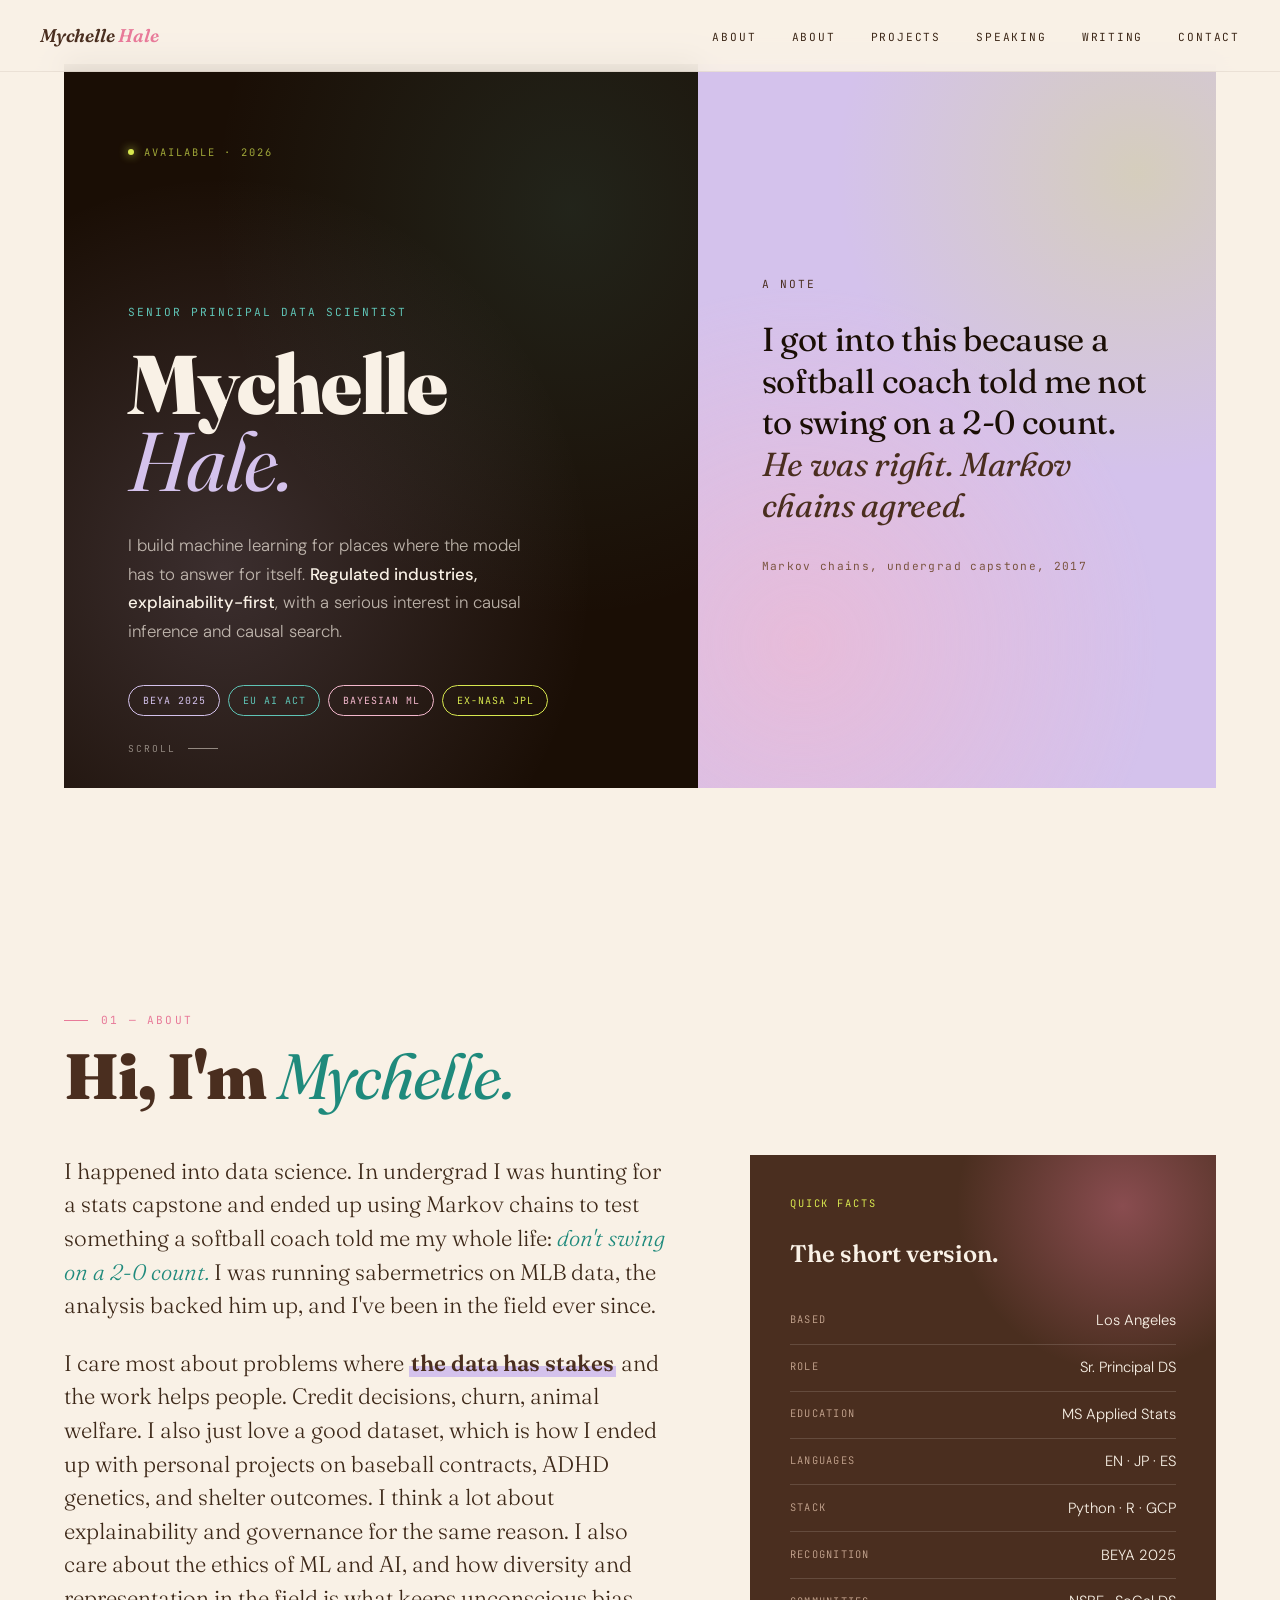
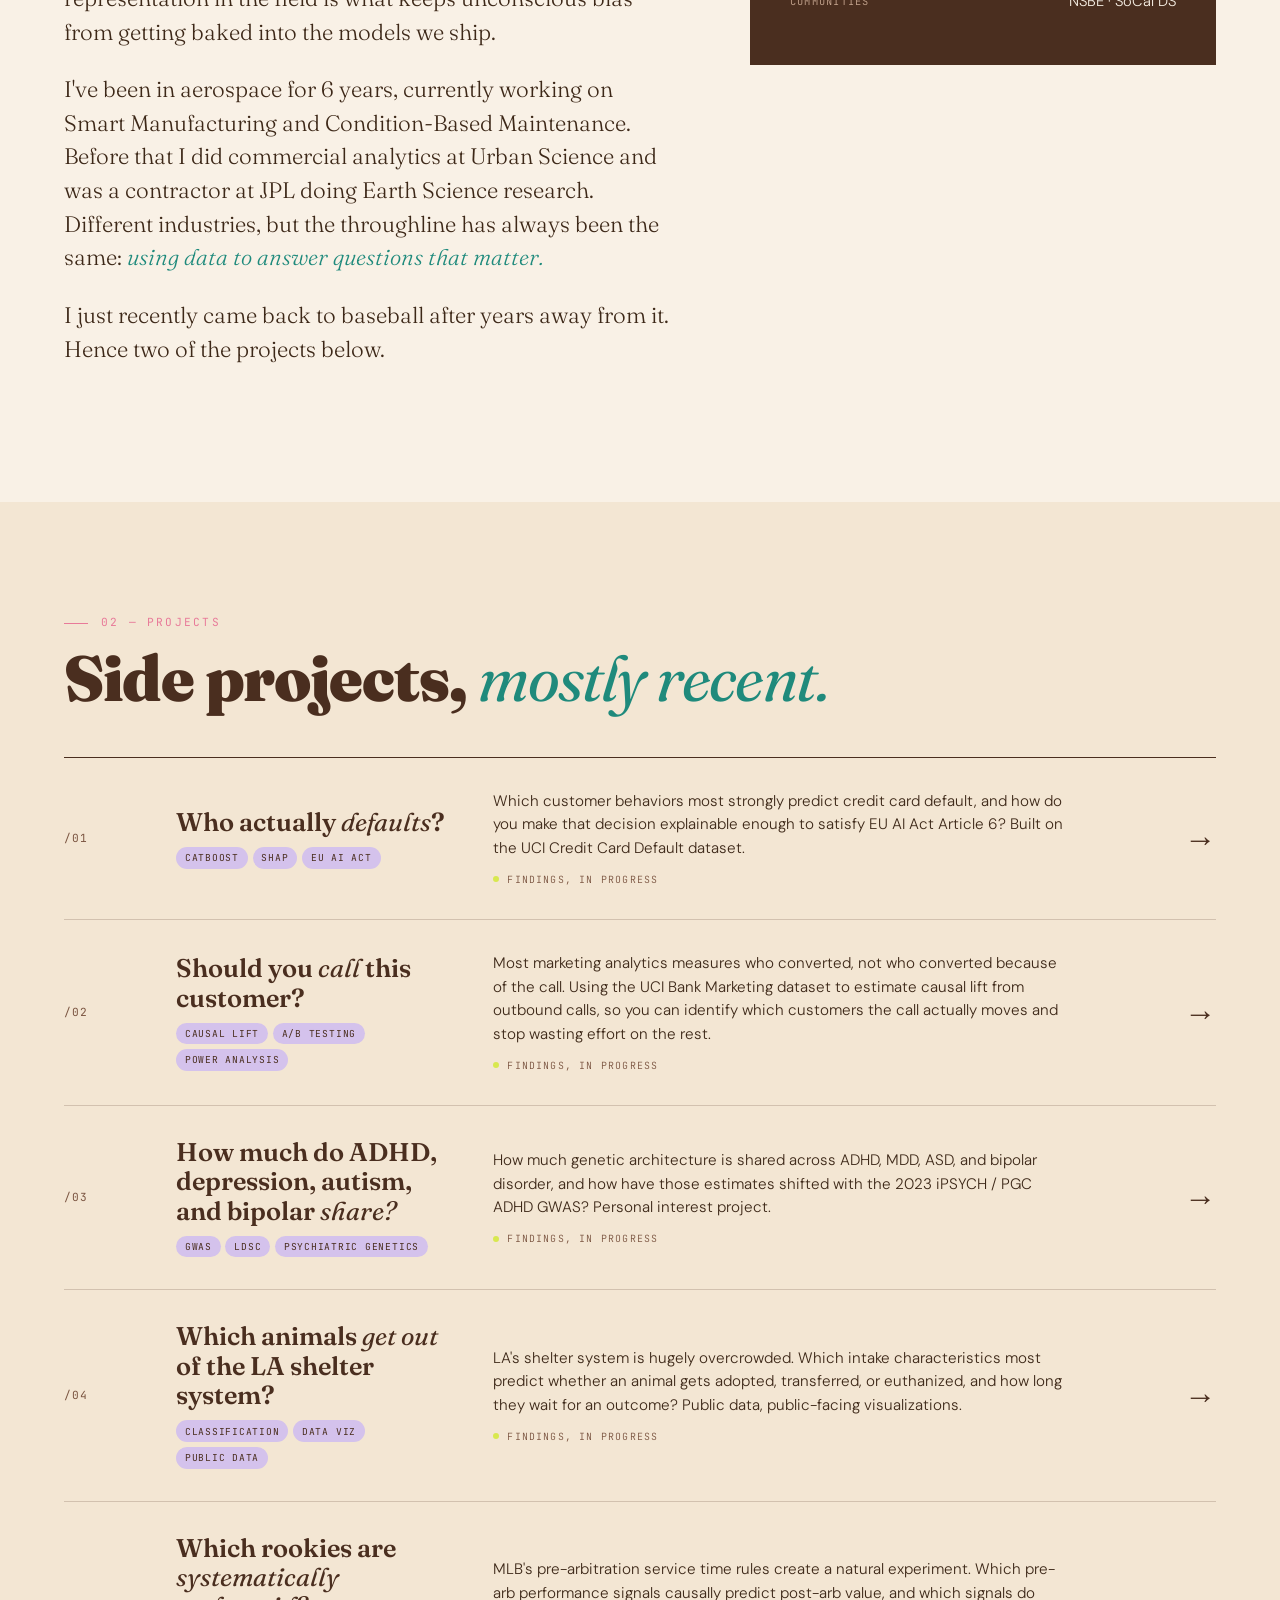
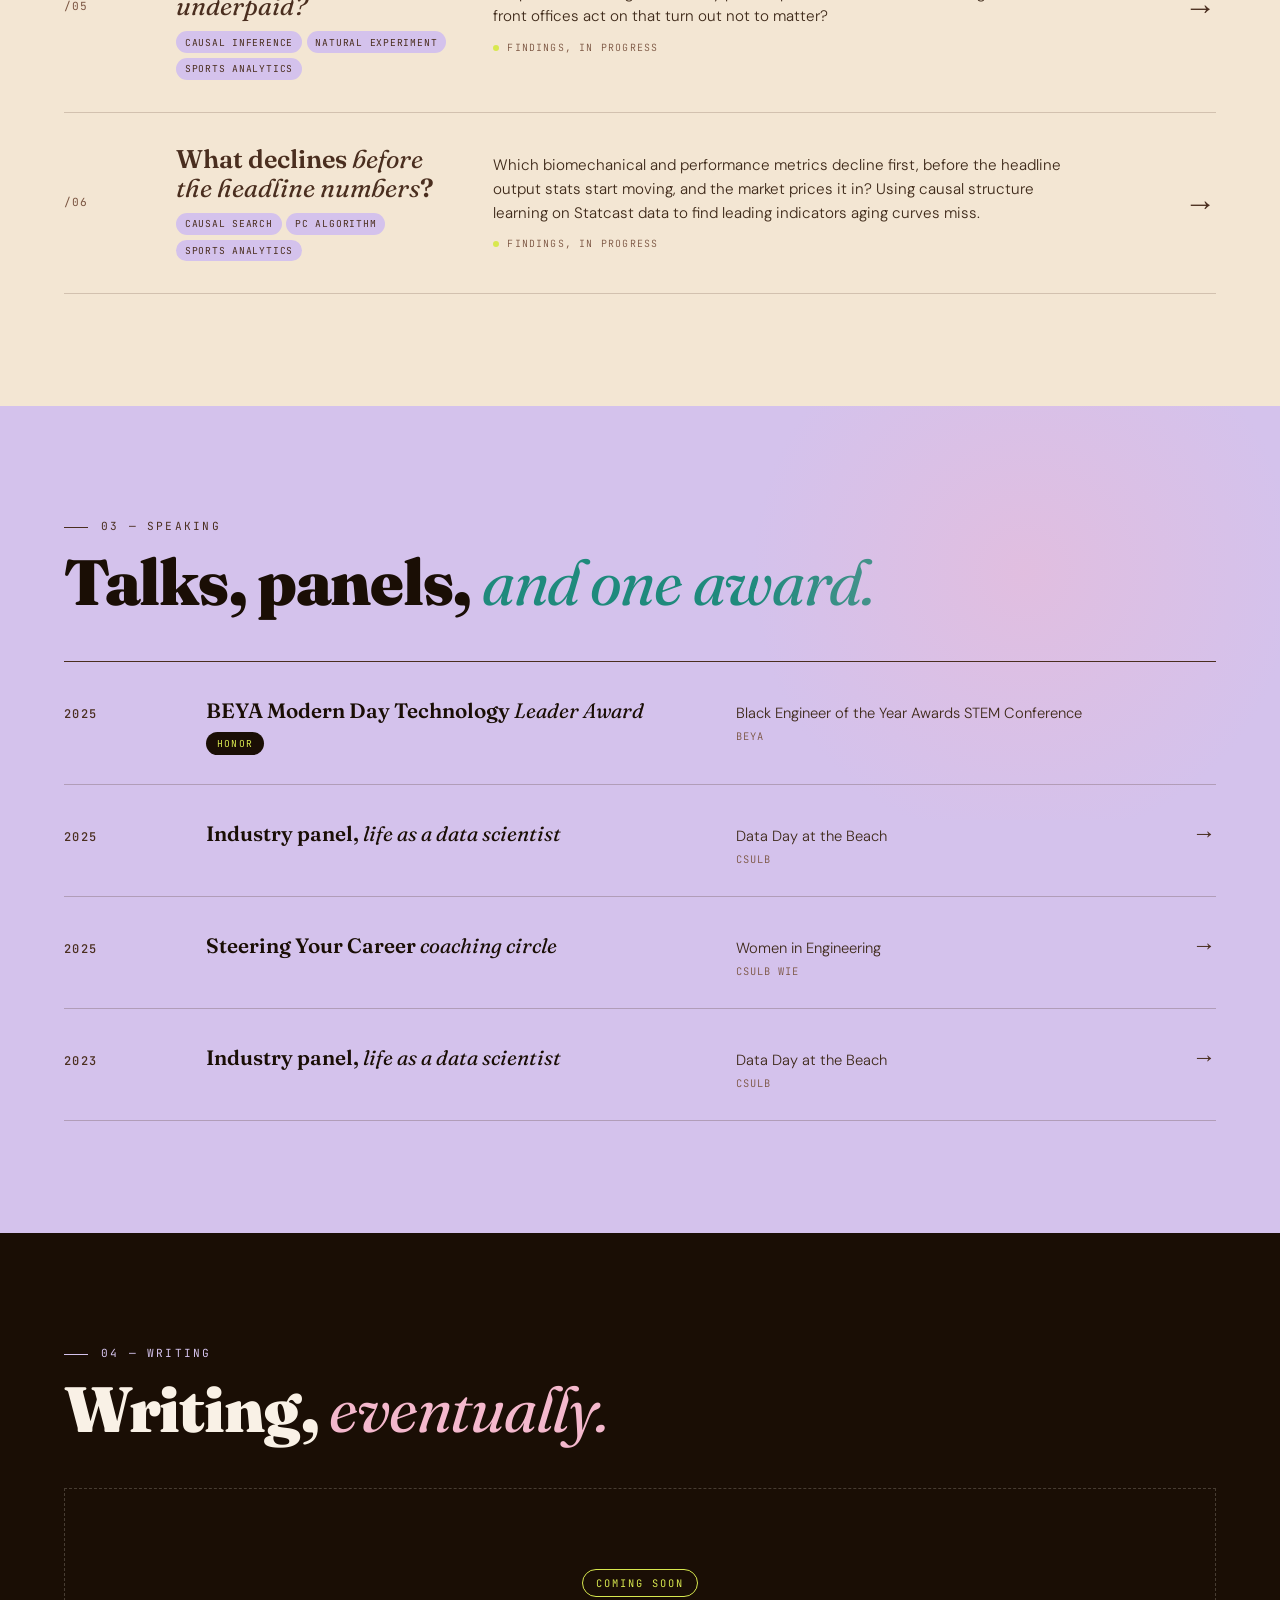
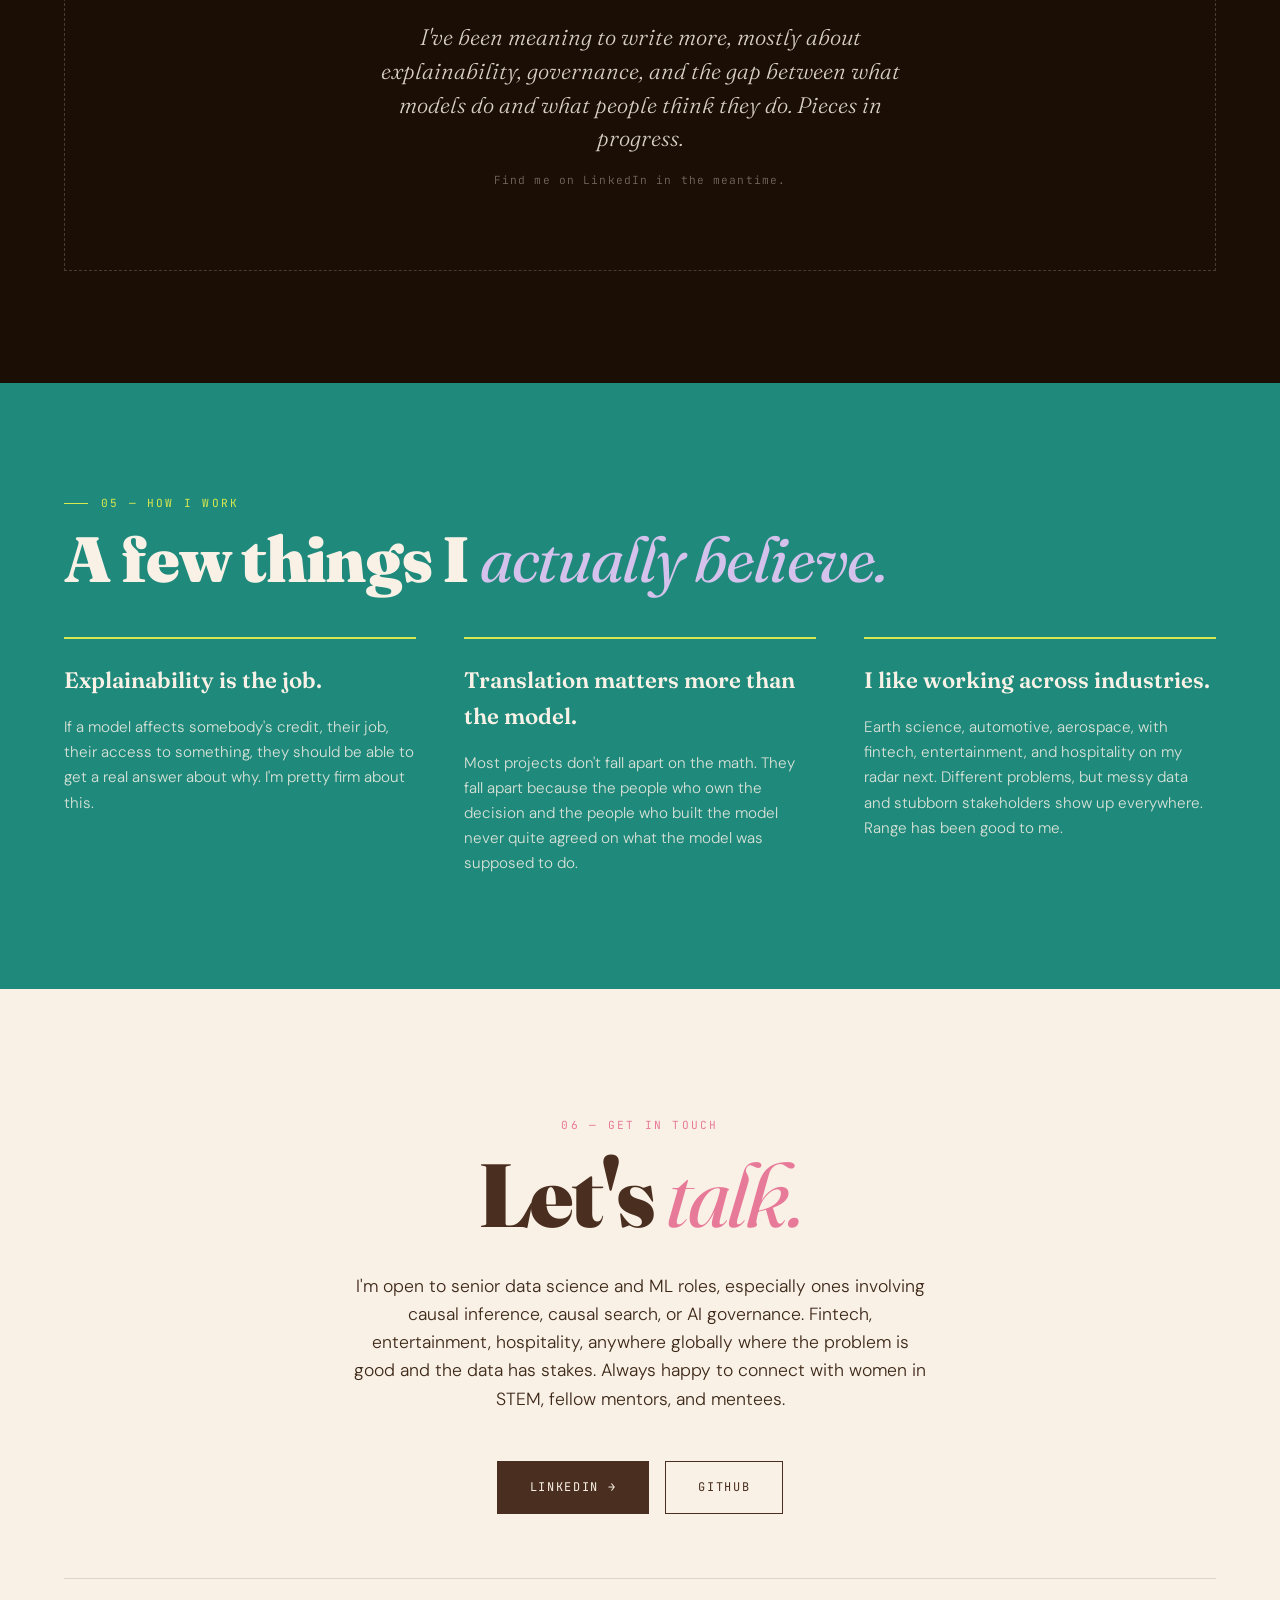
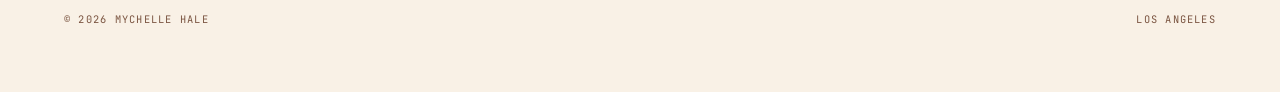
==== index.html @ b3f3d9c4 "Initial commit: personal brand site Single static index.html for mychellehale.com. Deployed via Clou" ====
<!DOCTYPE html>
<html lang="en">
<head>
<meta charset="UTF-8" />
<meta name="viewport" content="width=device-width, initial-scale=1.0" />
<title>Mychelle Hale — Data Scientist</title>
<meta name="description" content="Mychelle Hale is a Senior Principal Data Scientist working at the intersection of production machine learning, AI governance, and human-centered explainability." />
<link rel="preconnect" href="https://fonts.googleapis.com" />
<link rel="preconnect" href="https://fonts.gstatic.com" crossorigin />
<link href="https://fonts.googleapis.com/css2?family=Fraunces:ital,opsz,wght@0,9..144,300;0,9..144,400;0,9..144,600;0,9..144,900;1,9..144,300;1,9..144,400;1,9..144,600;1,9..144,900&family=DM+Sans:ital,opsz,wght@0,9..40,300;0,9..40,400;0,9..40,500;1,9..40,300;1,9..40,400&family=JetBrains+Mono:wght@400;500&display=swap" rel="stylesheet" />
<style>
:root {
  --lilac: #d4c2ec;
  --lilac-deep: #9b7fc7;
  --pink: #f4b8cd;
  --pink-warm: #e87a99;
  --teal: #5fc4b6;
  --teal-deep: #1f8a7c;
  --chartreuse: #d8e84f;
  --brown: #4a2e1f;
  --brown-mid: #7a5440;
  --brown-light: #c8a892;
  --cream: #f9f1e6;
  --cream-warm: #f3e6d3;
  --ink: #1a0e05;
  --ink-mid: #3d2818;
}

*, *::before, *::after { box-sizing: border-box; margin: 0; padding: 0; }

html { scroll-behavior: smooth; }

body {
  font-family: 'DM Sans', sans-serif;
  background: var(--cream);
  color: var(--ink);
  overflow-x: hidden;
  font-size: 16px;
  line-height: 1.6;
}

::selection { background: var(--chartreuse); color: var(--ink); }

/* ─────────────── NAV ─────────────── */
nav {
  position: fixed;
  top: 0; left: 0; right: 0;
  z-index: 100;
  display: flex;
  justify-content: space-between;
  align-items: center;
  padding: 1.3rem 2.5rem;
  background: rgba(249,241,230,0.88);
  backdrop-filter: blur(14px);
  -webkit-backdrop-filter: blur(14px);
  border-bottom: 1px solid rgba(74,46,31,0.08);
}

.nav-logo {
  font-family: 'Fraunces', serif;
  font-size: 1.15rem;
  font-weight: 600;
  font-style: italic;
  color: var(--brown);
  text-decoration: none;
  letter-spacing: -0.01em;
}

.nav-logo span { color: var(--pink-warm); }

.nav-links {
  display: flex;
  gap: 2.2rem;
  list-style: none;
}

.nav-links a {
  font-family: 'JetBrains Mono', monospace;
  font-size: 0.7rem;
  letter-spacing: 0.16em;
  text-transform: uppercase;
  color: var(--ink-mid);
  text-decoration: none;
  transition: color 0.25s;
  position: relative;
}

.nav-links a::after {
  content: '';
  position: absolute;
  bottom: -4px; left: 0;
  width: 0; height: 1.5px;
  background: var(--teal-deep);
  transition: width 0.3s ease;
}

.nav-links a:hover { color: var(--teal-deep); }
.nav-links a:hover::after { width: 100%; }

/* ─────────────── HERO ─────────────── */
#hero {
  min-height: 100vh;
  display: grid;
  grid-template-columns: 1.1fr 0.9fr;
  position: relative;
  padding-top: 4rem;
}

.hero-left {
  background: var(--ink);
  display: flex;
  flex-direction: column;
  justify-content: flex-end;
  padding: 5rem 4rem 4.5rem;
  position: relative;
  overflow: hidden;
}

.hero-left::before {
  content: '';
  position: absolute;
  top: 0; left: 0; right: 0; bottom: 0;
  background:
    radial-gradient(ellipse at 25% 70%, rgba(212,194,236,0.18) 0%, transparent 55%),
    radial-gradient(ellipse at 80% 20%, rgba(95,196,182,0.12) 0%, transparent 50%);
  pointer-events: none;
}

.hero-marker {
  position: absolute;
  top: 5rem; left: 4rem;
  font-family: 'JetBrains Mono', monospace;
  font-size: 0.65rem;
  letter-spacing: 0.2em;
  text-transform: uppercase;
  color: rgba(216,232,79,0.7);
  display: flex;
  align-items: center;
  gap: 0.6rem;
  opacity: 0;
  animation: fadeIn 0.8s 0.1s forwards;
}

.hero-marker::before {
  content: '';
  width: 6px; height: 6px;
  border-radius: 50%;
  background: var(--chartreuse);
  box-shadow: 0 0 10px var(--chartreuse);
  animation: pulse 2s infinite;
}

@keyframes pulse {
  0%, 100% { opacity: 1; }
  50% { opacity: 0.4; }
}

.hero-tag {
  font-family: 'JetBrains Mono', monospace;
  font-size: 0.7rem;
  letter-spacing: 0.18em;
  text-transform: uppercase;
  color: var(--teal);
  margin-bottom: 1.5rem;
  opacity: 0;
  animation: fadeUp 0.8s 0.3s forwards;
}

.hero-name {
  font-family: 'Fraunces', serif;
  font-size: clamp(3.2rem, 6.5vw, 6rem);
  font-weight: 900;
  line-height: 0.92;
  color: var(--cream);
  letter-spacing: -0.02em;
  opacity: 0;
  animation: fadeUp 0.9s 0.5s forwards;
}

.hero-name em {
  font-style: italic;
  font-weight: 400;
  color: var(--lilac);
}

.hero-sub {
  margin-top: 2rem;
  font-size: 1.05rem;
  font-weight: 300;
  color: rgba(249,241,230,0.7);
  line-height: 1.7;
  max-width: 420px;
  opacity: 0;
  animation: fadeUp 0.8s 0.7s forwards;
}

.hero-sub strong {
  font-weight: 500;
  color: var(--cream);
}

.hero-badges {
  display: flex;
  flex-wrap: wrap;
  gap: 0.5rem;
  margin-top: 2.5rem;
  opacity: 0;
  animation: fadeUp 0.8s 0.9s forwards;
}

.badge {
  font-family: 'JetBrains Mono', monospace;
  font-size: 0.62rem;
  letter-spacing: 0.1em;
  text-transform: uppercase;
  padding: 0.4rem 0.85rem;
  border-radius: 99px;
  border: 1px solid;
}

.badge-lilac { border-color: var(--lilac); color: var(--lilac); }
.badge-teal  { border-color: var(--teal);  color: var(--teal); }
.badge-pink  { border-color: var(--pink);  color: var(--pink); }
.badge-chart { border-color: var(--chartreuse); color: var(--chartreuse); }

/* hero right — typographic block */
.hero-right {
  background: var(--lilac);
  position: relative;
  overflow: hidden;
  display: flex;
  align-items: center;
  justify-content: center;
  padding: 4rem;
}

.hero-right::before {
  content: '';
  position: absolute;
  top: 0; left: 0; right: 0; bottom: 0;
  background:
    radial-gradient(circle at 20% 80%, rgba(244,184,205,0.6) 0%, transparent 50%),
    radial-gradient(circle at 85% 15%, rgba(216,232,79,0.3) 0%, transparent 40%);
  pointer-events: none;
}

.hero-right-content {
  position: relative;
  max-width: 460px;
  z-index: 2;
}

.hero-right-eyebrow {
  font-family: 'JetBrains Mono', monospace;
  font-size: 0.7rem;
  letter-spacing: 0.18em;
  text-transform: uppercase;
  color: var(--brown);
  margin-bottom: 1.5rem;
}

.hero-right-quote {
  font-family: 'Fraunces', serif;
  font-size: clamp(1.5rem, 2.6vw, 2.1rem);
  font-weight: 400;
  line-height: 1.25;
  color: var(--ink);
  margin-bottom: 2rem;
  letter-spacing: -0.01em;
}

.hero-right-quote em {
  font-style: italic;
  color: var(--brown);
}

.hero-right-attr {
  font-family: 'JetBrains Mono', monospace;
  font-size: 0.7rem;
  letter-spacing: 0.12em;
  color: var(--brown-mid);
}

/* scroll indicator */
.scroll-indicator {
  position: absolute;
  bottom: 2rem; left: 4rem;
  font-family: 'JetBrains Mono', monospace;
  font-size: 0.6rem;
  letter-spacing: 0.2em;
  text-transform: uppercase;
  color: rgba(249,241,230,0.5);
  display: flex;
  align-items: center;
  gap: 0.8rem;
}

.scroll-indicator::after {
  content: '';
  width: 30px; height: 1px;
  background: rgba(249,241,230,0.5);
  animation: scrollLine 2s ease-in-out infinite;
}

@keyframes scrollLine {
  0%, 100% { transform: scaleX(1); }
  50% { transform: scaleX(0.4); }
}

/* ─────────────── MARQUEE ─────────────── */
.marquee {
  background: var(--chartreuse);
  border-top: 1px solid var(--ink);
  border-bottom: 1px solid var(--ink);
  overflow: hidden;
  padding: 0.9rem 0;
}

.marquee-inner {
  display: flex;
  gap: 3rem;
  white-space: nowrap;
  animation: marquee 40s linear infinite;
  font-family: 'Fraunces', serif;
  font-style: italic;
  font-size: 1.4rem;
  color: var(--ink);
}

.marquee-inner span {
  display: flex;
  align-items: center;
  gap: 3rem;
}

.marquee-inner span::after {
  content: '✦';
  color: var(--pink-warm);
  font-style: normal;
}

@keyframes marquee {
  from { transform: translateX(0); }
  to { transform: translateX(-50%); }
}

/* ─────────────── SECTIONS ─────────────── */
section {
  padding: 7rem 4rem;
  position: relative;
}

.section-label {
  font-family: 'JetBrains Mono', monospace;
  font-size: 0.7rem;
  letter-spacing: 0.2em;
  text-transform: uppercase;
  color: var(--pink-warm);
  margin-bottom: 1rem;
  display: flex;
  align-items: center;
  gap: 0.8rem;
}

.section-label::before {
  content: '';
  width: 24px; height: 1px;
  background: var(--pink-warm);
}

.section-title {
  font-family: 'Fraunces', serif;
  font-size: clamp(2.5rem, 5vw, 4rem);
  font-weight: 900;
  line-height: 0.95;
  letter-spacing: -0.02em;
  color: var(--brown);
  margin-bottom: 3rem;
  max-width: 900px;
}

.section-title em {
  font-style: italic;
  font-weight: 400;
  color: var(--teal-deep);
}

/* ─────────────── ABOUT ─────────────── */
#about {
  background: var(--cream);
  position: relative;
}

.about-grid {
  display: grid;
  grid-template-columns: 1.3fr 1fr;
  gap: 5rem;
  align-items: start;
}

.about-prose {
  font-family: 'Fraunces', serif;
  font-size: 1.4rem;
  font-weight: 300;
  line-height: 1.5;
  color: var(--ink-mid);
}

.about-prose p { margin-bottom: 1.5rem; }

.about-prose strong {
  font-weight: 600;
  color: var(--brown);
  background: linear-gradient(transparent 60%, var(--lilac) 60%);
  padding: 0 0.1em;
}

.about-prose em {
  font-style: italic;
  color: var(--teal-deep);
}

.about-card {
  background: var(--brown);
  color: var(--cream);
  padding: 2.5rem;
  position: relative;
  overflow: hidden;
}

.about-card::before {
  content: '';
  position: absolute;
  top: -30%; right: -20%;
  width: 80%; height: 80%;
  background: radial-gradient(circle, var(--pink-warm) 0%, transparent 60%);
  opacity: 0.4;
  pointer-events: none;
}

.about-card-label {
  font-family: 'JetBrains Mono', monospace;
  font-size: 0.65rem;
  letter-spacing: 0.18em;
  text-transform: uppercase;
  color: var(--chartreuse);
  margin-bottom: 1.5rem;
}

.about-card h3 {
  font-family: 'Fraunces', serif;
  font-size: 1.5rem;
  font-weight: 600;
  margin-bottom: 1.5rem;
  position: relative;
}

.fact-list {
  list-style: none;
  position: relative;
}

.fact-list li {
  padding: 0.7rem 0;
  border-bottom: 1px solid rgba(249,241,230,0.15);
  display: flex;
  justify-content: space-between;
  font-size: 0.92rem;
  font-weight: 300;
}

.fact-list li:last-child { border-bottom: none; }

.fact-list li span:first-child {
  font-family: 'JetBrains Mono', monospace;
  font-size: 0.65rem;
  letter-spacing: 0.12em;
  text-transform: uppercase;
  color: var(--brown-light);
  flex-shrink: 0;
  margin-right: 1.5rem;
  padding-top: 0.15rem;
}

.fact-list li span:last-child {
  text-align: right;
  color: var(--cream);
}

/* ─────────────── WORK ─────────────── */
#work {
  background: var(--ink);
  color: var(--cream);
}

#work .section-label { color: var(--chartreuse); }
#work .section-label::before { background: var(--chartreuse); }
#work .section-title { color: var(--cream); }
#work .section-title em { color: var(--lilac); }

.work-grid {
  display: grid;
  grid-template-columns: 1fr 1fr;
  gap: 1px;
  background: rgba(249,241,230,0.1);
  border: 1px solid rgba(249,241,230,0.1);
}

.work-item {
  background: var(--ink);
  padding: 2.5rem;
  transition: background 0.3s;
  position: relative;
}

.work-item:hover {
  background: #251609;
}

.work-num {
  font-family: 'JetBrains Mono', monospace;
  font-size: 0.65rem;
  letter-spacing: 0.18em;
  color: var(--teal);
  margin-bottom: 1rem;
}

.work-title {
  font-family: 'Fraunces', serif;
  font-size: 1.7rem;
  font-weight: 600;
  margin-bottom: 0.4rem;
  line-height: 1.2;
}

.work-org {
  font-family: 'JetBrains Mono', monospace;
  font-size: 0.7rem;
  letter-spacing: 0.1em;
  text-transform: uppercase;
  color: var(--pink);
  margin-bottom: 1.2rem;
}

.work-desc {
  font-size: 0.95rem;
  font-weight: 300;
  color: rgba(249,241,230,0.7);
  line-height: 1.6;
}

/* ─────────────── PROJECTS ─────────────── */
#projects {
  background: var(--cream-warm);
}

.projects-list {
  display: flex;
  flex-direction: column;
  gap: 0;
  border-top: 1px solid var(--brown);
}

.project-row {
  display: grid;
  grid-template-columns: 80px 1fr 2fr 120px;
  gap: 2rem;
  padding: 2rem 0;
  border-bottom: 1px solid rgba(74,46,31,0.2);
  align-items: center;
  transition: padding 0.3s, background 0.3s;
  cursor: pointer;
  text-decoration: none;
  color: inherit;
  position: relative;
}

.project-row:hover {
  padding-left: 1rem;
  padding-right: 1rem;
  background: var(--cream);
}

.project-row:hover .proj-arrow {
  transform: translateX(8px);
  color: var(--pink-warm);
}

.proj-num {
  font-family: 'JetBrains Mono', monospace;
  font-size: 0.7rem;
  letter-spacing: 0.1em;
  color: var(--brown-mid);
}

.proj-title {
  font-family: 'Fraunces', serif;
  font-size: 1.6rem;
  font-weight: 600;
  color: var(--brown);
  line-height: 1.15;
}

.proj-title em {
  font-style: italic;
  font-weight: 400;
}

.proj-desc {
  font-size: 0.95rem;
  font-weight: 300;
  color: var(--ink-mid);
  line-height: 1.55;
}

.proj-tags {
  display: flex;
  flex-wrap: wrap;
  gap: 0.3rem;
  margin-top: 0.6rem;
}

.proj-tag {
  font-family: 'JetBrains Mono', monospace;
  font-size: 0.6rem;
  letter-spacing: 0.08em;
  text-transform: uppercase;
  padding: 0.2rem 0.55rem;
  border-radius: 99px;
  background: var(--lilac);
  color: var(--brown);
}

.proj-finding {
  margin-top: 0.7rem;
  font-family: 'JetBrains Mono', monospace;
  font-size: 0.62rem;
  letter-spacing: 0.12em;
  text-transform: uppercase;
  color: var(--brown-mid);
  display: flex;
  align-items: center;
  gap: 0.5rem;
}

.proj-finding::before {
  content: '';
  width: 6px; height: 6px;
  border-radius: 50%;
  background: var(--chartreuse);
  flex-shrink: 0;
}

.proj-finding.done::before {
  background: var(--teal-deep);
}

.proj-arrow {
  font-family: 'Fraunces', serif;
  font-size: 2rem;
  font-weight: 300;
  color: var(--brown);
  text-align: right;
  transition: transform 0.3s, color 0.3s;
}

/* ─────────────── BEYOND ─────────────── */
#beyond {
  background: var(--pink);
  position: relative;
  overflow: hidden;
}

#beyond::before {
  content: '';
  position: absolute;
  top: 0; left: 0; right: 0; bottom: 0;
  background:
    radial-gradient(circle at 90% 10%, var(--lilac) 0%, transparent 40%),
    radial-gradient(circle at 5% 95%, var(--chartreuse) 0%, transparent 30%);
  opacity: 0.6;
  pointer-events: none;
}

#beyond .section-label { color: var(--brown); }
#beyond .section-label::before { background: var(--brown); }
#beyond .section-title {
  color: var(--ink);
  position: relative;
}

#beyond .section-title em { color: var(--cream); font-family: 'Fraunces', serif; }

.beyond-grid {
  display: grid;
  grid-template-columns: repeat(3, 1fr);
  gap: 1.5rem;
  position: relative;
}

.beyond-card {
  background: var(--cream);
  padding: 2rem;
  border-radius: 4px;
  position: relative;
  transition: transform 0.3s;
}

.beyond-card:nth-child(1) { transform: rotate(-1deg); }
.beyond-card:nth-child(2) { transform: rotate(0.5deg); margin-top: 1.5rem; }
.beyond-card:nth-child(3) { transform: rotate(-0.5deg); }
.beyond-card:nth-child(4) { transform: rotate(1deg); margin-top: 1rem; }
.beyond-card:nth-child(5) { transform: rotate(-1.5deg); }
.beyond-card:nth-child(6) { transform: rotate(0.8deg); margin-top: 1.2rem; }

.beyond-card:hover {
  transform: rotate(0deg) scale(1.02);
  z-index: 2;
}

.beyond-icon {
  font-family: 'Fraunces', serif;
  font-size: 2rem;
  font-style: italic;
  color: var(--pink-warm);
  margin-bottom: 0.8rem;
  display: inline-block;
}

.beyond-card h3 {
  font-family: 'Fraunces', serif;
  font-size: 1.25rem;
  font-weight: 600;
  color: var(--brown);
  margin-bottom: 0.6rem;
  line-height: 1.2;
}

.beyond-card p {
  font-size: 0.9rem;
  font-weight: 300;
  color: var(--ink-mid);
  line-height: 1.55;
}

.beyond-card .accent {
  color: var(--teal-deep);
  font-style: italic;
  font-family: 'Fraunces', serif;
}

/* ─────────────── SPEAKING ─────────────── */
#speaking {
  background: var(--lilac);
  position: relative;
  overflow: hidden;
}

#speaking::before {
  content: '';
  position: absolute;
  top: -10%; right: -10%;
  width: 60%; height: 60%;
  background: radial-gradient(circle, var(--pink) 0%, transparent 60%);
  opacity: 0.4;
  pointer-events: none;
}

#speaking .section-label { color: var(--brown); }
#speaking .section-label::before { background: var(--brown); }
#speaking .section-title { color: var(--ink); }
#speaking .section-title em { color: var(--teal-deep); }

.speaking-list {
  position: relative;
  display: flex;
  flex-direction: column;
  gap: 0;
  border-top: 1.5px solid var(--brown);
}

.speaking-row {
  display: grid;
  grid-template-columns: 110px 2fr 1.4fr 100px;
  gap: 2rem;
  padding: 1.8rem 0;
  border-bottom: 1px solid rgba(74,46,31,0.25);
  align-items: baseline;
  text-decoration: none;
  color: inherit;
  transition: padding 0.3s, background 0.3s;
}

.speaking-row[href]:hover {
  padding-left: 1rem;
  padding-right: 1rem;
  background: rgba(253,248,242,0.4);
}

.speaking-row[href]:hover .speak-arrow {
  transform: translateX(8px);
  color: var(--pink-warm);
}

.speak-year {
  font-family: 'JetBrains Mono', monospace;
  font-size: 0.75rem;
  letter-spacing: 0.12em;
  color: var(--brown);
  font-weight: 500;
}

.speak-title {
  font-family: 'Fraunces', serif;
  font-size: 1.3rem;
  font-weight: 600;
  color: var(--ink);
  line-height: 1.25;
}

.speak-title em {
  font-style: italic;
  font-weight: 400;
}

.speak-venue {
  font-size: 0.92rem;
  font-weight: 300;
  color: var(--ink-mid);
  line-height: 1.5;
}

.speak-venue .speak-org {
  display: block;
  font-family: 'JetBrains Mono', monospace;
  font-size: 0.65rem;
  letter-spacing: 0.1em;
  text-transform: uppercase;
  color: var(--brown-mid);
  margin-top: 0.3rem;
}

.speak-arrow {
  font-family: 'Fraunces', serif;
  font-size: 1.5rem;
  font-weight: 300;
  color: var(--brown);
  text-align: right;
  transition: transform 0.3s, color 0.3s;
}

.speak-arrow.none {
  visibility: hidden;
}

.speak-honor {
  display: inline-block;
  font-family: 'JetBrains Mono', monospace;
  font-size: 0.6rem;
  letter-spacing: 0.12em;
  text-transform: uppercase;
  background: var(--ink);
  color: var(--chartreuse);
  padding: 0.25rem 0.7rem;
  border-radius: 99px;
  margin-top: 0.5rem;
}

@media (max-width: 1024px) {
  .speaking-row {
    grid-template-columns: 70px 1fr 50px;
    gap: 1rem;
  }
  .speak-venue { display: none; }
}

/* ─────────────── WRITING ─────────────── */
#writing {
  background: var(--ink);
  color: var(--cream);
}

#writing .section-label { color: var(--lilac); }
#writing .section-label::before { background: var(--lilac); }
#writing .section-title { color: var(--cream); }
#writing .section-title em { color: var(--pink); }

.writing-empty {
  border: 1px dashed rgba(249,241,230,0.2);
  padding: 5rem 3rem;
  text-align: center;
}

.writing-soon-tag {
  font-family: 'JetBrains Mono', monospace;
  font-size: 0.65rem;
  letter-spacing: 0.2em;
  text-transform: uppercase;
  color: var(--chartreuse);
  display: inline-block;
  margin-bottom: 1.5rem;
  border: 1px solid var(--chartreuse);
  padding: 0.3rem 0.8rem;
  border-radius: 99px;
}

.writing-soon-text {
  font-family: 'Fraunces', serif;
  font-size: 1.4rem;
  font-weight: 300;
  font-style: italic;
  color: rgba(249,241,230,0.85);
  max-width: 560px;
  margin: 0 auto 1rem;
  line-height: 1.5;
}

.writing-soon-sub {
  font-size: 0.9rem;
  font-weight: 300;
  color: rgba(249,241,230,0.4);
  font-family: 'JetBrains Mono', monospace;
  font-size: 0.7rem;
  letter-spacing: 0.1em;
}

/* ─────────────── VALUES ─────────────── */
#values {
  background: var(--teal-deep);
  color: var(--cream);
}

#values .section-label { color: var(--chartreuse); }
#values .section-label::before { background: var(--chartreuse); }
#values .section-title { color: var(--cream); }
#values .section-title em { color: var(--lilac); }

.values-grid {
  display: grid;
  grid-template-columns: repeat(3, 1fr);
  gap: 3rem;
}

.value-block h3 {
  font-family: 'Fraunces', serif;
  font-size: 1.4rem;
  font-weight: 600;
  margin-bottom: 1rem;
  padding-top: 1.5rem;
  border-top: 2px solid var(--chartreuse);
}

.value-block p {
  font-size: 0.95rem;
  font-weight: 300;
  line-height: 1.65;
  color: rgba(249,241,230,0.85);
}

/* ─────────────── CONTACT ─────────────── */
#contact {
  background: var(--cream);
  text-align: center;
  padding: 8rem 4rem 4rem;
}

#contact .section-label {
  justify-content: center;
}

#contact .section-label::before { display: none; }

.contact-headline {
  font-family: 'Fraunces', serif;
  font-size: clamp(3rem, 7vw, 6rem);
  font-weight: 900;
  line-height: 1.0;
  letter-spacing: -0.025em;
  color: var(--brown);
  margin-bottom: 2rem;
}

.contact-headline em {
  font-style: italic;
  font-weight: 400;
  color: var(--pink-warm);
}

.contact-sub {
  font-size: 1.1rem;
  font-weight: 300;
  color: var(--ink-mid);
  max-width: 580px;
  margin: 0 auto 3rem;
  line-height: 1.6;
}

.contact-links {
  display: flex;
  justify-content: center;
  gap: 1rem;
  flex-wrap: wrap;
  margin-bottom: 4rem;
}

.contact-link {
  font-family: 'JetBrains Mono', monospace;
  font-size: 0.75rem;
  letter-spacing: 0.14em;
  text-transform: uppercase;
  padding: 1rem 2rem;
  border: 1.5px solid var(--brown);
  color: var(--brown);
  text-decoration: none;
  transition: all 0.3s;
  display: inline-flex;
  align-items: center;
  gap: 0.5rem;
}

.contact-link:hover {
  background: var(--brown);
  color: var(--cream);
  transform: translateY(-2px);
}

.contact-link.primary {
  background: var(--brown);
  color: var(--cream);
}

.contact-link.primary:hover {
  background: var(--ink);
  border-color: var(--ink);
}

footer {
  border-top: 1px solid rgba(74,46,31,0.15);
  padding-top: 2rem;
  display: flex;
  justify-content: space-between;
  align-items: center;
  font-family: 'JetBrains Mono', monospace;
  font-size: 0.65rem;
  letter-spacing: 0.12em;
  text-transform: uppercase;
  color: var(--brown-mid);
  max-width: 1200px;
  margin: 0 auto;
}

/* ─────────────── ANIMATIONS ─────────────── */
@keyframes fadeUp {
  from { opacity: 0; transform: translateY(20px); }
  to { opacity: 1; transform: translateY(0); }
}

@keyframes fadeIn {
  from { opacity: 0; }
  to { opacity: 1; }
}

.reveal {
  opacity: 0;
  transform: translateY(30px);
  transition: opacity 0.8s ease, transform 0.8s ease;
}

.reveal.in {
  opacity: 1;
  transform: translateY(0);
}

/* ─────────────── RESPONSIVE ─────────────── */
@media (max-width: 1024px) {
  nav { padding: 1rem 1.5rem; }
  .nav-links { gap: 1.4rem; }
  section { padding: 5rem 2rem; }
  #hero { grid-template-columns: 1fr; min-height: auto; }
  .hero-left { padding: 5rem 2rem 3rem; }
  .hero-right { min-height: 400px; }
  .hero-marker { left: 2rem; }
  .scroll-indicator { display: none; }
  .about-grid { grid-template-columns: 1fr; gap: 3rem; }
  .work-grid { grid-template-columns: 1fr; }
  .project-row { grid-template-columns: 50px 1fr 50px; gap: 1rem; }
  .project-row .proj-desc { display: none; }
  .beyond-grid, .values-grid { grid-template-columns: 1fr 1fr; gap: 1rem; }
  #contact { padding: 5rem 2rem 3rem; }
}

@media (max-width: 640px) {
  .nav-links { gap: 0.9rem; }
  .nav-links a { font-size: 0.62rem; letter-spacing: 0.1em; }
  .nav-logo { font-size: 1rem; }
  .beyond-grid, .values-grid { grid-template-columns: 1fr; }
  .contact-links { flex-direction: column; align-items: stretch; }
  .marquee-inner { font-size: 1.1rem; gap: 2rem; }
  .marquee-inner span { gap: 2rem; }
  .about-prose { font-size: 1.15rem; }
}
</style>
</head>
<body>

<nav>
  <a href="#" class="nav-logo">Mychelle <span>Hale</span></a>
  <ul class="nav-links">
    <li><a href="#about">About</a></li>
    <li><a href="#about">About</a></li>
    <li><a href="#projects">Projects</a></li>
    <li><a href="#speaking">Speaking</a></li>
    <li><a href="#writing">Writing</a></li>
    <li><a href="#contact">Contact</a></li>
  </ul>
</nav>

<!-- ─── HERO ─── -->
<section id="hero">
  <div class="hero-left">
    <div class="hero-marker">Available · 2026</div>
    <p class="hero-tag">Senior Principal Data Scientist</p>
    <h1 class="hero-name">Mychelle<br/><em>Hale.</em></h1>
    <p class="hero-sub">
      I build machine learning for places where the model has to answer for itself. <strong>Regulated industries, explainability-first</strong>, with a serious interest in causal inference and causal search.
    </p>
    <div class="hero-badges">
      <span class="badge badge-lilac">BEYA 2025</span>
      <span class="badge badge-teal">EU AI Act</span>
      <span class="badge badge-pink">Bayesian ML</span>
      <span class="badge badge-chart">Ex-NASA JPL</span>
    </div>
    <div class="scroll-indicator">Scroll</div>
  </div>

  <div class="hero-right">
    <div class="hero-right-content">
      <p class="hero-right-eyebrow">A note</p>
      <p class="hero-right-quote">
        I got into this because a softball coach told me not to swing on a 2-0 count. <em>He was right. Markov chains agreed.</em>
      </p>
      <p class="hero-right-attr">Markov chains, undergrad capstone, 2017</p>
    </div>
  </div>
</section>

<!-- ─── ABOUT ─── -->
<section id="about">
  <div class="section-label">01 — About</div>
  <h2 class="section-title">Hi, I'm <em>Mychelle.</em></h2>

  <div class="about-grid">
    <div class="about-prose reveal">
      <p>
        I happened into data science. In undergrad I was hunting for a stats capstone and ended up using Markov chains to test something a softball coach told me my whole life: <em>don't swing on a 2-0 count.</em> I was running sabermetrics on MLB data, the analysis backed him up, and I've been in the field ever since.
      </p>
      <p>
        I care most about problems where <strong>the data has stakes</strong> and the work helps people. Credit decisions, churn, animal welfare. I also just love a good dataset, which is how I ended up with personal projects on baseball contracts, ADHD genetics, and shelter outcomes. I think a lot about explainability and governance for the same reason. I also care about the ethics of ML and AI, and how diversity and representation in the field is what keeps unconscious bias from getting baked into the models we ship.
      </p>
      <p>
        I've been in aerospace for 6 years, currently working on Smart Manufacturing and Condition-Based Maintenance. Before that I did commercial analytics at Urban Science and was a contractor at JPL doing Earth Science research. Different industries, but the throughline has always been the same: <em>using data to answer questions that matter.</em>
      </p>
      <p>
        I just recently came back to baseball after years away from it. Hence two of the projects below.
      </p>
    </div>

    <div class="about-card reveal">
      <div class="about-card-label">Quick Facts</div>
      <h3>The short version.</h3>
      <ul class="fact-list">
        <li><span>Based</span><span>Los Angeles</span></li>
        <li><span>Role</span><span>Sr. Principal DS</span></li>
        <li><span>Education</span><span>MS Applied Stats</span></li>
        <li><span>Languages</span><span>EN · JP · ES</span></li>
        <li><span>Stack</span><span>Python · R · GCP</span></li>
        <li><span>Recognition</span><span>BEYA 2025</span></li>
        <li><span>Communities</span><span>NSBE · SoCal DS</span></li>
      </ul>
    </div>
  </div>
</section>

<!-- ─── PROJECTS ─── -->
<section id="projects">
  <div class="section-label">02 — Projects</div>
  <h2 class="section-title">Side projects, <em>mostly recent.</em></h2>

  <div class="projects-list">

    <a href="#" class="project-row reveal">
      <div class="proj-num">/01</div>
      <div>
        <div class="proj-title">Who actually <em>defaults</em>?</div>
        <div class="proj-tags">
          <span class="proj-tag">CatBoost</span>
          <span class="proj-tag">SHAP</span>
          <span class="proj-tag">EU AI Act</span>
        </div>
      </div>
      <div class="proj-desc">
        Which customer behaviors most strongly predict credit card default, and how do you make that decision explainable enough to satisfy EU AI Act Article 6? Built on the UCI Credit Card Default dataset.
        <div class="proj-finding">Findings, in progress</div>
      </div>
      <div class="proj-arrow">→</div>
    </a>

    <a href="#" class="project-row reveal">
      <div class="proj-num">/02</div>
      <div>
        <div class="proj-title">Should you <em>call</em> this customer?</div>
        <div class="proj-tags">
          <span class="proj-tag">Causal Lift</span>
          <span class="proj-tag">A/B Testing</span>
          <span class="proj-tag">Power Analysis</span>
        </div>
      </div>
      <div class="proj-desc">
        Most marketing analytics measures who converted, not who converted because of the call. Using the UCI Bank Marketing dataset to estimate causal lift from outbound calls, so you can identify which customers the call actually moves and stop wasting effort on the rest.
        <div class="proj-finding">Findings, in progress</div>
      </div>
      <div class="proj-arrow">→</div>
    </a>

    <a href="#" class="project-row reveal">
      <div class="proj-num">/03</div>
      <div>
        <div class="proj-title">How much do ADHD, depression, autism, and bipolar <em>share?</em></div>
        <div class="proj-tags">
          <span class="proj-tag">GWAS</span>
          <span class="proj-tag">LDSC</span>
          <span class="proj-tag">Psychiatric Genetics</span>
        </div>
      </div>
      <div class="proj-desc">
        How much genetic architecture is shared across ADHD, MDD, ASD, and bipolar disorder, and how have those estimates shifted with the 2023 iPSYCH / PGC ADHD GWAS? Personal interest project.
        <div class="proj-finding">Findings, in progress</div>
      </div>
      <div class="proj-arrow">→</div>
    </a>

    <a href="#" class="project-row reveal">
      <div class="proj-num">/04</div>
      <div>
        <div class="proj-title">Which animals <em>get out</em> of the LA shelter system?</div>
        <div class="proj-tags">
          <span class="proj-tag">Classification</span>
          <span class="proj-tag">Data Viz</span>
          <span class="proj-tag">Public Data</span>
        </div>
      </div>
      <div class="proj-desc">
        LA's shelter system is hugely overcrowded. Which intake characteristics most predict whether an animal gets adopted, transferred, or euthanized, and how long they wait for an outcome? Public data, public-facing visualizations.
        <div class="proj-finding">Findings, in progress</div>
      </div>
      <div class="proj-arrow">→</div>
    </a>

    <a href="#" class="project-row reveal">
      <div class="proj-num">/05</div>
      <div>
        <div class="proj-title">Which rookies are <em>systematically underpaid?</em></div>
        <div class="proj-tags">
          <span class="proj-tag">Causal Inference</span>
          <span class="proj-tag">Natural Experiment</span>
          <span class="proj-tag">Sports Analytics</span>
        </div>
      </div>
      <div class="proj-desc">
        MLB's pre-arbitration service time rules create a natural experiment. Which pre-arb performance signals causally predict post-arb value, and which signals do front offices act on that turn out not to matter?
        <div class="proj-finding">Findings, in progress</div>
      </div>
      <div class="proj-arrow">→</div>
    </a>

    <a href="#" class="project-row reveal">
      <div class="proj-num">/06</div>
      <div>
        <div class="proj-title">What declines <em>before the headline numbers</em>?</div>
        <div class="proj-tags">
          <span class="proj-tag">Causal Search</span>
          <span class="proj-tag">PC Algorithm</span>
          <span class="proj-tag">Sports Analytics</span>
        </div>
      </div>
      <div class="proj-desc">
        Which biomechanical and performance metrics decline first, before the headline output stats start moving, and the market prices it in? Using causal structure learning on Statcast data to find leading indicators aging curves miss.
        <div class="proj-finding">Findings, in progress</div>
      </div>
      <div class="proj-arrow">→</div>
    </a>

  </div>
</section>

<!-- ─── SPEAKING ─── -->
<section id="speaking">
  <div class="section-label">03 — Speaking</div>
  <h2 class="section-title">Talks, panels, <em>and one award.</em></h2>

  <div class="speaking-list">

    <div class="speaking-row">
      <div class="speak-year">2025</div>
      <div>
        <div class="speak-title">BEYA Modern Day Technology <em>Leader Award</em></div>
        <div class="speak-honor">Honor</div>
      </div>
      <div class="speak-venue">
        Black Engineer of the Year Awards STEM Conference
        <span class="speak-org">BEYA</span>
      </div>
      <div class="speak-arrow none">→</div>
    </div>

    <a href="#" class="speaking-row">
      <div class="speak-year">2025</div>
      <div>
        <div class="speak-title">Industry panel, <em>life as a data scientist</em></div>
      </div>
      <div class="speak-venue">
        Data Day at the Beach
        <span class="speak-org">CSULB</span>
      </div>
      <div class="speak-arrow">→</div>
    </a>

    <a href="#" class="speaking-row">
      <div class="speak-year">2025</div>
      <div>
        <div class="speak-title">Steering Your Career <em>coaching circle</em></div>
      </div>
      <div class="speak-venue">
        Women in Engineering
        <span class="speak-org">CSULB WiE</span>
      </div>
      <div class="speak-arrow">→</div>
    </a>

    <a href="#" class="speaking-row">
      <div class="speak-year">2023</div>
      <div>
        <div class="speak-title">Industry panel, <em>life as a data scientist</em></div>
      </div>
      <div class="speak-venue">
        Data Day at the Beach
        <span class="speak-org">CSULB</span>
      </div>
      <div class="speak-arrow">→</div>
    </a>

  </div>
</section>

<!-- ─── WRITING ─── -->
<section id="writing">
  <div class="section-label">04 — Writing</div>
  <h2 class="section-title">Writing, <em>eventually.</em></h2>

  <div class="writing-empty reveal">
    <div class="writing-empty-inner">
      <span class="writing-soon-tag">Coming Soon</span>
      <p class="writing-soon-text">
        I've been meaning to write more, mostly about explainability, governance, and the gap between what models do and what people think they do. Pieces in progress.
      </p>
      <p class="writing-soon-sub">Find me on LinkedIn in the meantime.</p>
    </div>
  </div>
</section>

<!-- ─── VALUES ─── -->
<section id="values">
  <div class="section-label">05 — How I Work</div>
  <h2 class="section-title">A few things I <em>actually believe.</em></h2>

  <div class="values-grid">

    <div class="value-block reveal">
      <h3>Explainability is the job.</h3>
      <p>If a model affects somebody's credit, their job, their access to something, they should be able to get a real answer about why. I'm pretty firm about this.</p>
    </div>

    <div class="value-block reveal">
      <h3>Translation matters more than the model.</h3>
      <p>Most projects don't fall apart on the math. They fall apart because the people who own the decision and the people who built the model never quite agreed on what the model was supposed to do.</p>
    </div>

    <div class="value-block reveal">
      <h3>I like working across industries.</h3>
      <p>Earth science, automotive, aerospace, with fintech, entertainment, and hospitality on my radar next. Different problems, but messy data and stubborn stakeholders show up everywhere. Range has been good to me.</p>
    </div>

  </div>
</section>

<!-- ─── CONTACT ─── -->
<section id="contact">
  <div class="section-label">06 — Get in Touch</div>
  <h1 class="contact-headline">Let's <em>talk.</em></h1>
  <p class="contact-sub">
    I'm open to senior data science and ML roles, especially ones involving causal inference, causal search, or AI governance. Fintech, entertainment, hospitality, anywhere globally where the problem is good and the data has stakes. Always happy to connect with women in STEM, fellow mentors, and mentees.
  </p>

  <div class="contact-links">
    <a href="#" class="contact-link primary">LinkedIn →</a>
    <a href="#" class="contact-link">GitHub</a>
  </div>

  <footer>
    <span>© 2026 Mychelle Hale</span>
    <span>Los Angeles</span>
  </footer>
</section>

<script>
  const observer = new IntersectionObserver((entries) => {
    entries.forEach((entry, i) => {
      if (entry.isIntersecting) {
        setTimeout(() => entry.target.classList.add('in'), i * 80);
        observer.unobserve(entry.target);
      }
    });
  }, { threshold: 0.15 });

  document.querySelectorAll('.reveal').forEach(el => observer.observe(el));
</script>

</body>
</html>
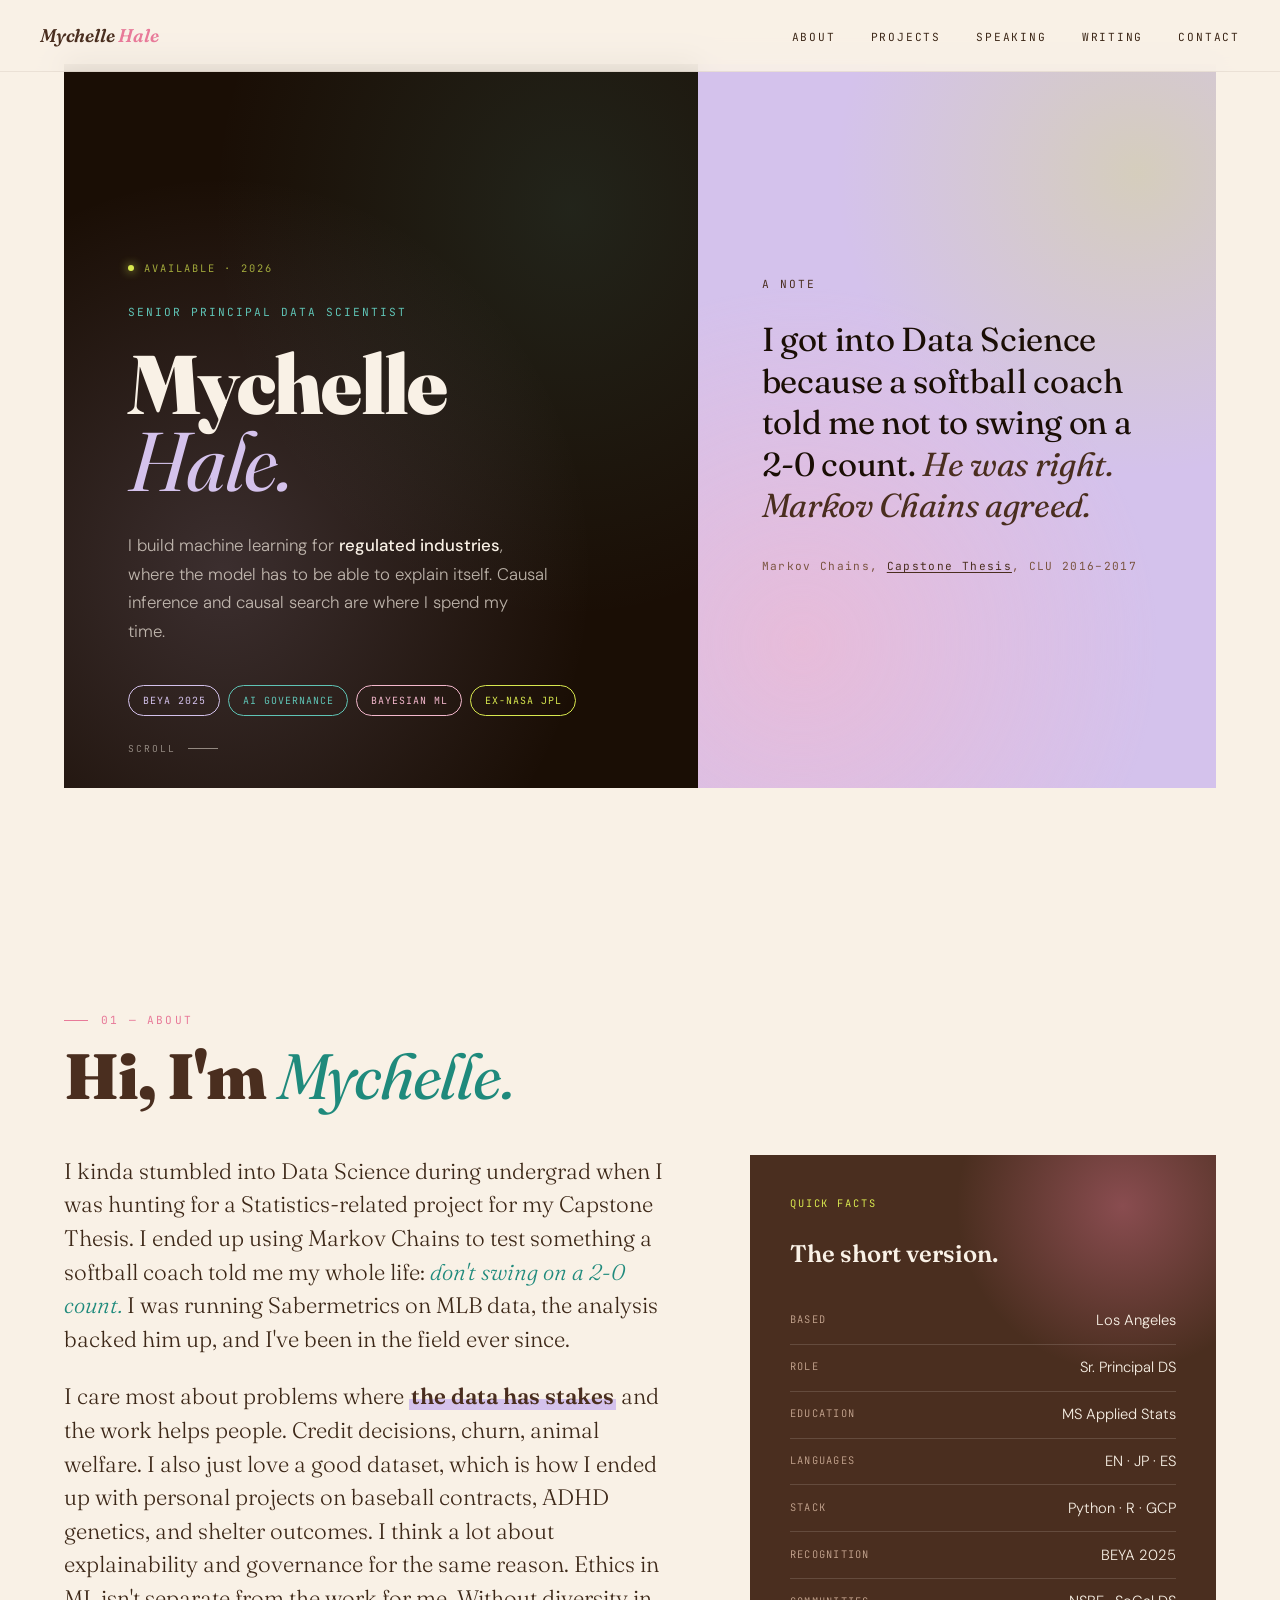
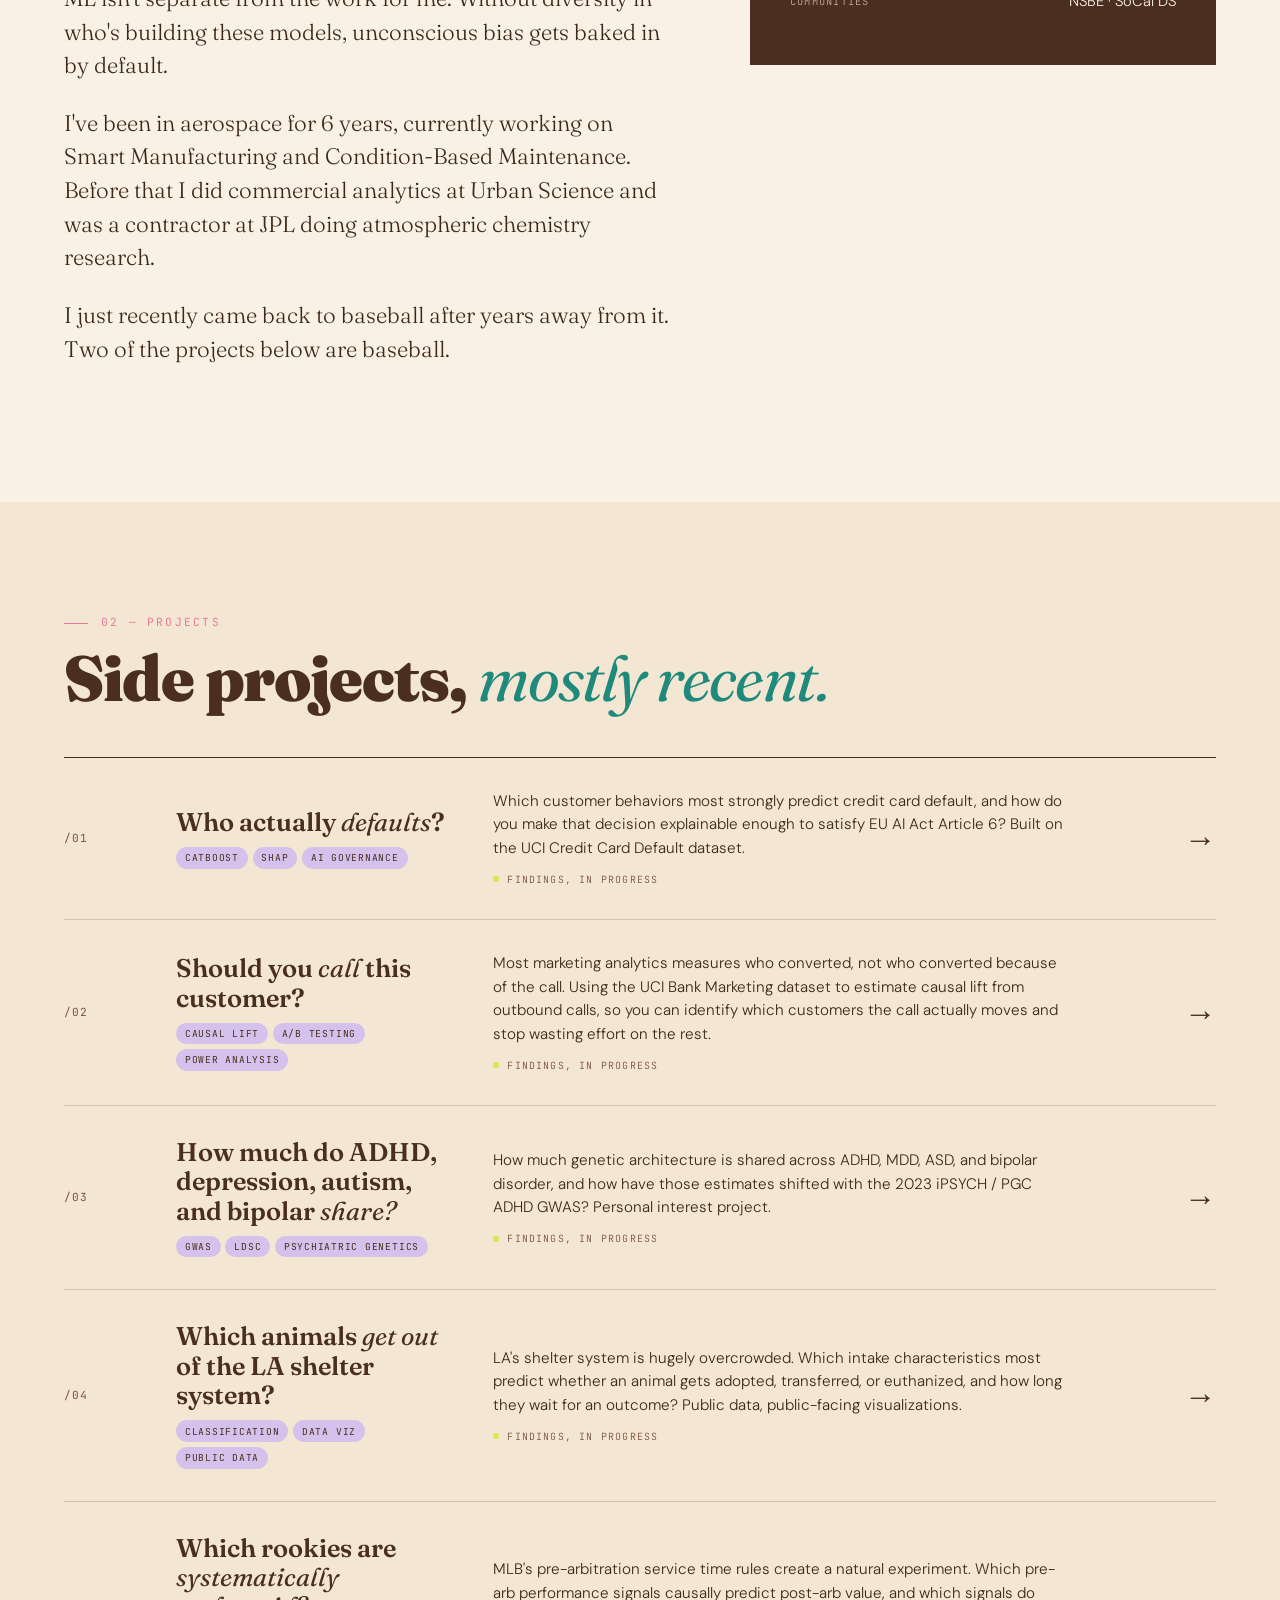
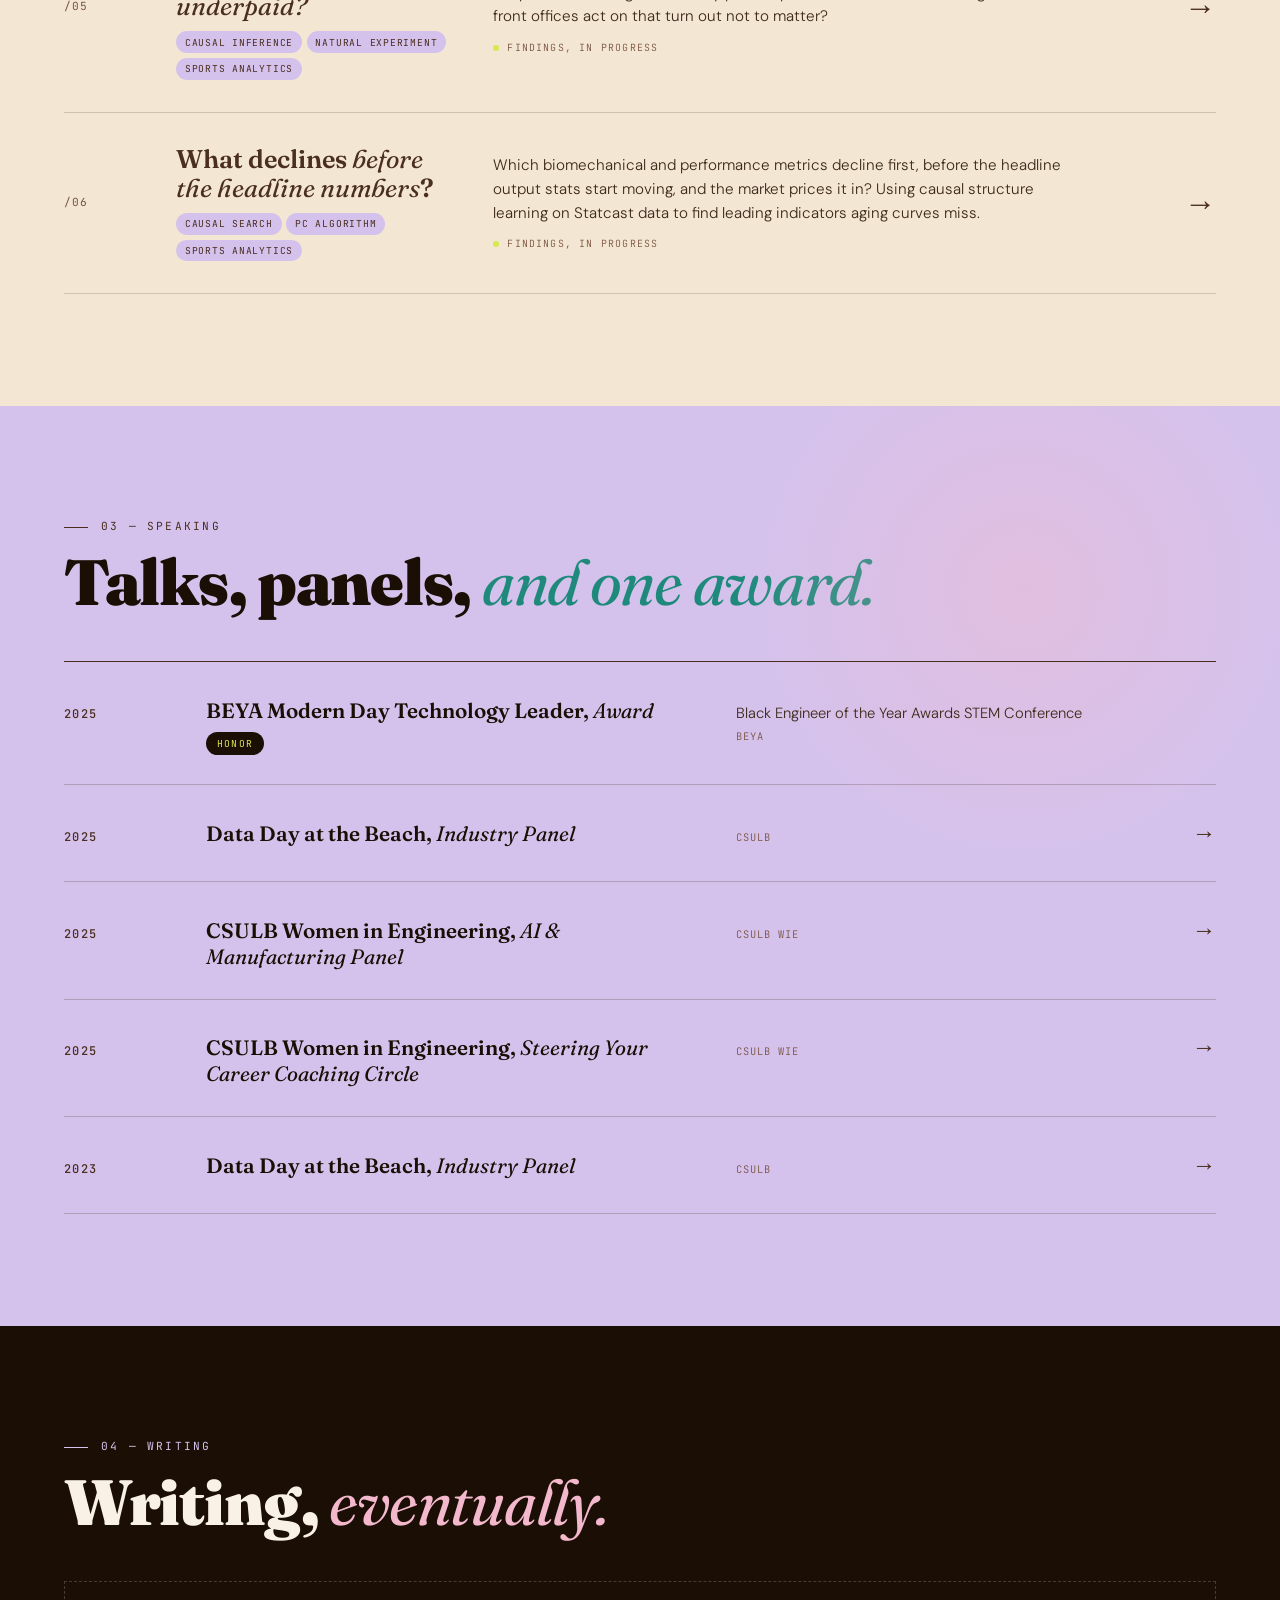
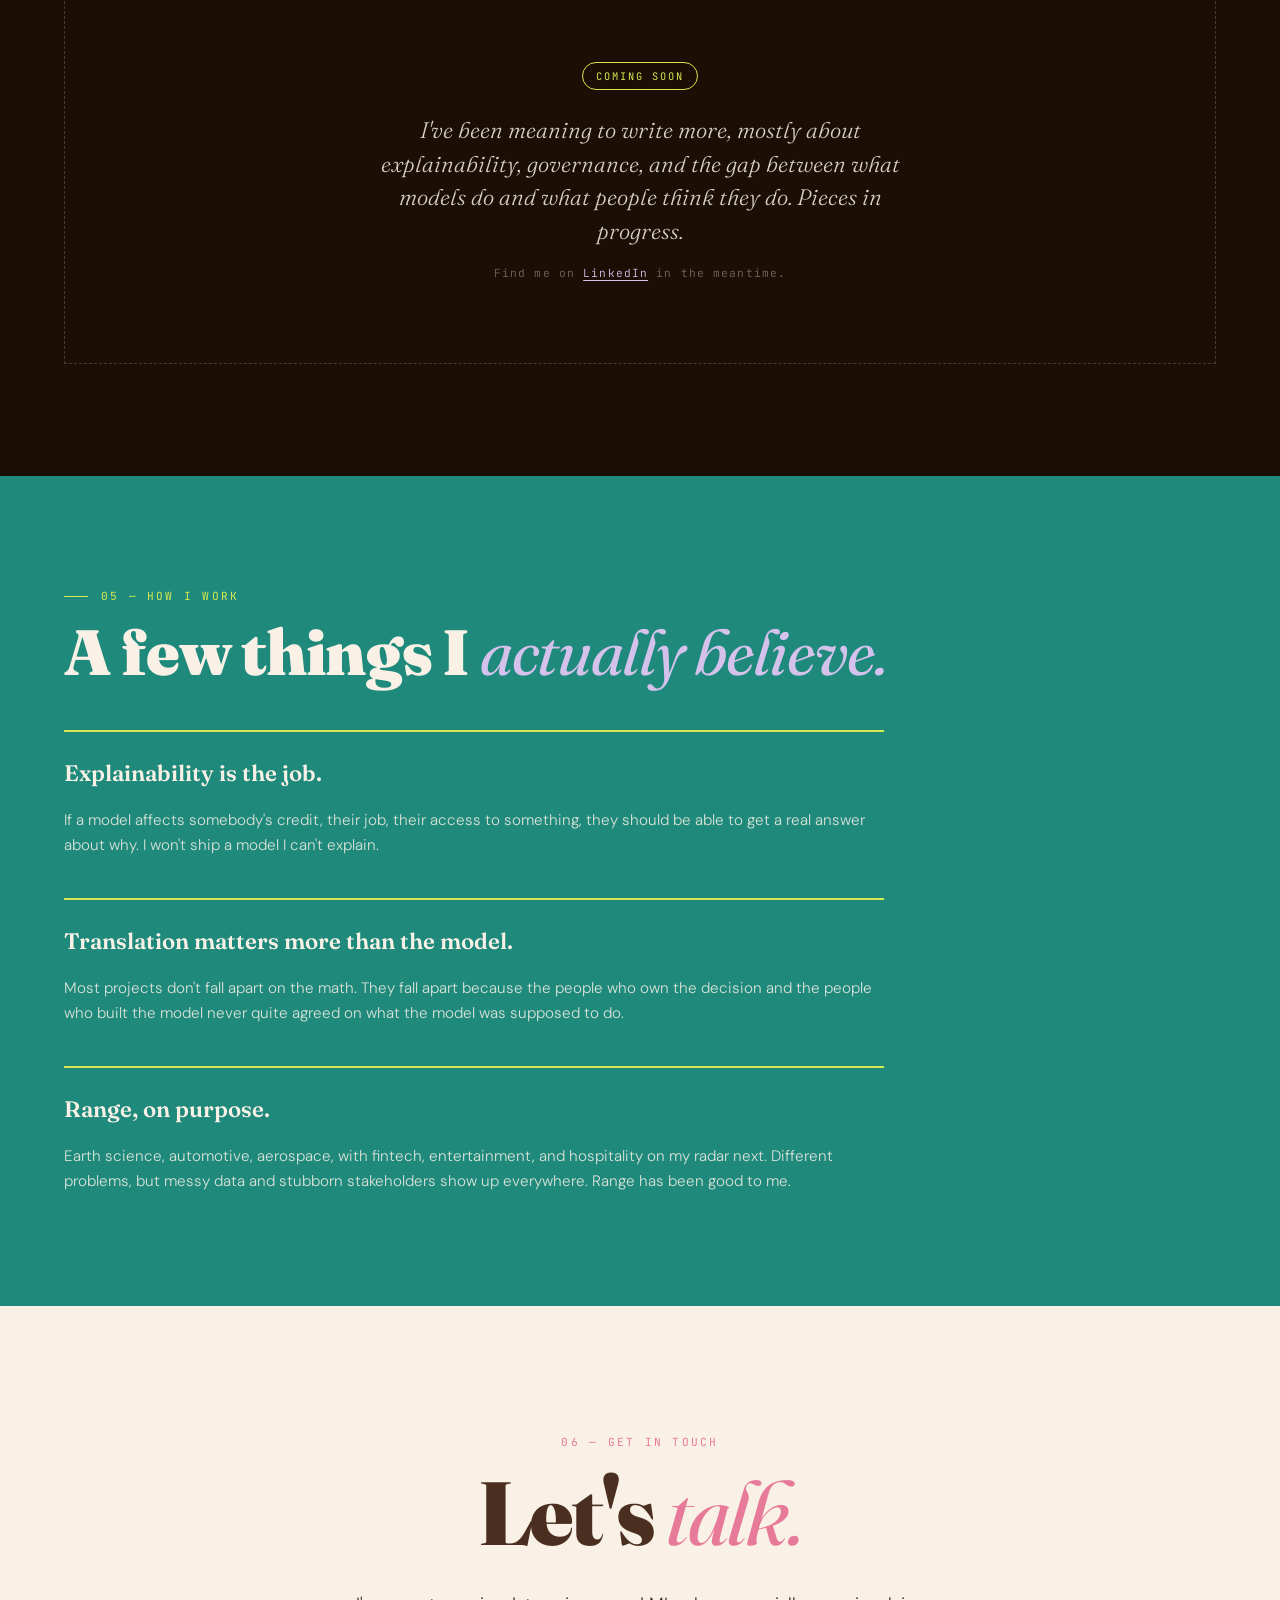
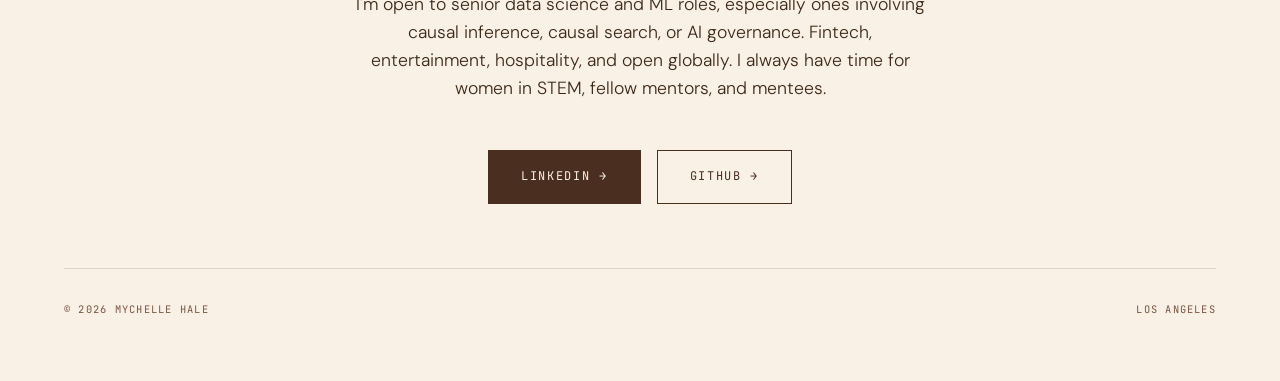
==== commit 69f846b7: "Polish content, links, and layout - Hero: tighter sub paragraph, fix marker overlap, link Capstone T" ====
--- a/index.html
+++ b/index.html
@@ -127,16 +127,15 @@
 }
 
 .hero-marker {
-  position: absolute;
-  top: 5rem; left: 4rem;
   font-family: 'JetBrains Mono', monospace;
   font-size: 0.65rem;
   letter-spacing: 0.2em;
   text-transform: uppercase;
   color: rgba(216,232,79,0.7);
-  display: flex;
+  display: inline-flex;
   align-items: center;
   gap: 0.6rem;
+  margin-bottom: 1.75rem;
   opacity: 0;
   animation: fadeIn 0.8s 0.1s forwards;
 }
@@ -280,6 +279,15 @@
   letter-spacing: 0.12em;
   color: var(--brown-mid);
 }
+
+.hero-right-attr a {
+  color: var(--brown);
+  text-decoration: underline;
+  text-underline-offset: 2px;
+  transition: color 0.25s;
+}
+
+.hero-right-attr a:hover { color: var(--pink-warm); }
 
 /* scroll indicator */
 .scroll-indicator {
@@ -924,6 +932,15 @@
   letter-spacing: 0.1em;
 }
 
+.writing-soon-sub a {
+  color: var(--lilac);
+  text-decoration: underline;
+  text-underline-offset: 3px;
+  transition: color 0.25s;
+}
+
+.writing-soon-sub a:hover { color: var(--pink); }
+
 /* ─────────────── VALUES ─────────────── */
 #values {
   background: var(--teal-deep);
@@ -937,8 +954,9 @@
 
 .values-grid {
   display: grid;
-  grid-template-columns: repeat(3, 1fr);
-  gap: 3rem;
+  grid-template-columns: 1fr;
+  gap: 2.5rem;
+  max-width: 820px;
 }
 
 .value-block h3 {
@@ -1079,13 +1097,12 @@
   #hero { grid-template-columns: 1fr; min-height: auto; }
   .hero-left { padding: 5rem 2rem 3rem; }
   .hero-right { min-height: 400px; }
-  .hero-marker { left: 2rem; }
   .scroll-indicator { display: none; }
   .about-grid { grid-template-columns: 1fr; gap: 3rem; }
   .work-grid { grid-template-columns: 1fr; }
   .project-row { grid-template-columns: 50px 1fr 50px; gap: 1rem; }
   .project-row .proj-desc { display: none; }
-  .beyond-grid, .values-grid { grid-template-columns: 1fr 1fr; gap: 1rem; }
+  .beyond-grid { grid-template-columns: 1fr 1fr; gap: 1rem; }
   #contact { padding: 5rem 2rem 3rem; }
 }
 
@@ -1093,7 +1110,7 @@
   .nav-links { gap: 0.9rem; }
   .nav-links a { font-size: 0.62rem; letter-spacing: 0.1em; }
   .nav-logo { font-size: 1rem; }
-  .beyond-grid, .values-grid { grid-template-columns: 1fr; }
+  .beyond-grid { grid-template-columns: 1fr; }
   .contact-links { flex-direction: column; align-items: stretch; }
   .marquee-inner { font-size: 1.1rem; gap: 2rem; }
   .marquee-inner span { gap: 2rem; }
@@ -1106,7 +1123,6 @@
 <nav>
   <a href="#" class="nav-logo">Mychelle <span>Hale</span></a>
   <ul class="nav-links">
-    <li><a href="#about">About</a></li>
     <li><a href="#about">About</a></li>
     <li><a href="#projects">Projects</a></li>
     <li><a href="#speaking">Speaking</a></li>
@@ -1122,11 +1138,11 @@
     <p class="hero-tag">Senior Principal Data Scientist</p>
     <h1 class="hero-name">Mychelle<br/><em>Hale.</em></h1>
     <p class="hero-sub">
-      I build machine learning for places where the model has to answer for itself. <strong>Regulated industries, explainability-first</strong>, with a serious interest in causal inference and causal search.
+      I build machine learning for <strong>regulated industries</strong>, where the model has to be able to explain itself. Causal inference and causal search are where I spend my time.
     </p>
     <div class="hero-badges">
       <span class="badge badge-lilac">BEYA 2025</span>
-      <span class="badge badge-teal">EU AI Act</span>
+      <span class="badge badge-teal">AI Governance</span>
       <span class="badge badge-pink">Bayesian ML</span>
       <span class="badge badge-chart">Ex-NASA JPL</span>
     </div>
@@ -1137,9 +1153,9 @@
     <div class="hero-right-content">
       <p class="hero-right-eyebrow">A note</p>
       <p class="hero-right-quote">
-        I got into this because a softball coach told me not to swing on a 2-0 count. <em>He was right. Markov chains agreed.</em>
+        I got into Data Science because a softball coach told me not to swing on a 2-0 count. <em>He was right. Markov Chains agreed.</em>
       </p>
-      <p class="hero-right-attr">Markov chains, undergrad capstone, 2017</p>
+      <p class="hero-right-attr">Markov Chains, <a href="https://github.com/mychellehale/Capstone-Thesis/" target="_blank" rel="noopener">Capstone Thesis</a>, CLU 2016–2017</p>
     </div>
   </div>
 </section>
@@ -1152,16 +1168,16 @@
   <div class="about-grid">
     <div class="about-prose reveal">
       <p>
-        I happened into data science. In undergrad I was hunting for a stats capstone and ended up using Markov chains to test something a softball coach told me my whole life: <em>don't swing on a 2-0 count.</em> I was running sabermetrics on MLB data, the analysis backed him up, and I've been in the field ever since.
+        I kinda stumbled into Data Science during undergrad when I was hunting for a Statistics-related project for my Capstone Thesis. I ended up using Markov Chains to test something a softball coach told me my whole life: <em>don't swing on a 2-0 count.</em> I was running Sabermetrics on MLB data, the analysis backed him up, and I've been in the field ever since.
       </p>
       <p>
-        I care most about problems where <strong>the data has stakes</strong> and the work helps people. Credit decisions, churn, animal welfare. I also just love a good dataset, which is how I ended up with personal projects on baseball contracts, ADHD genetics, and shelter outcomes. I think a lot about explainability and governance for the same reason. I also care about the ethics of ML and AI, and how diversity and representation in the field is what keeps unconscious bias from getting baked into the models we ship.
+        I care most about problems where <strong>the data has stakes</strong> and the work helps people. Credit decisions, churn, animal welfare. I also just love a good dataset, which is how I ended up with personal projects on baseball contracts, ADHD genetics, and shelter outcomes. I think a lot about explainability and governance for the same reason. Ethics in ML isn't separate from the work for me. Without diversity in who's building these models, unconscious bias gets baked in by default.
       </p>
       <p>
-        I've been in aerospace for 6 years, currently working on Smart Manufacturing and Condition-Based Maintenance. Before that I did commercial analytics at Urban Science and was a contractor at JPL doing Earth Science research. Different industries, but the throughline has always been the same: <em>using data to answer questions that matter.</em>
+        I've been in aerospace for 6 years, currently working on Smart Manufacturing and Condition-Based Maintenance. Before that I did commercial analytics at Urban Science and was a contractor at JPL doing atmospheric chemistry research.
       </p>
       <p>
-        I just recently came back to baseball after years away from it. Hence two of the projects below.
+        I just recently came back to baseball after years away from it. Two of the projects below are baseball.
       </p>
     </div>
 
@@ -1188,14 +1204,14 @@
 
   <div class="projects-list">
 
-    <a href="#" class="project-row reveal">
+    <a href="https://github.com/mychellehale/creditlens" target="_blank" rel="noopener" class="project-row reveal">
       <div class="proj-num">/01</div>
       <div>
         <div class="proj-title">Who actually <em>defaults</em>?</div>
         <div class="proj-tags">
           <span class="proj-tag">CatBoost</span>
           <span class="proj-tag">SHAP</span>
-          <span class="proj-tag">EU AI Act</span>
+          <span class="proj-tag">AI Governance</span>
         </div>
       </div>
       <div class="proj-desc">
@@ -1205,7 +1221,7 @@
       <div class="proj-arrow">→</div>
     </a>
 
-    <a href="#" class="project-row reveal">
+    <a href="https://github.com/mychellehale" target="_blank" rel="noopener" class="project-row reveal">
       <div class="proj-num">/02</div>
       <div>
         <div class="proj-title">Should you <em>call</em> this customer?</div>
@@ -1303,7 +1319,7 @@
     <div class="speaking-row">
       <div class="speak-year">2025</div>
       <div>
-        <div class="speak-title">BEYA Modern Day Technology <em>Leader Award</em></div>
+        <div class="speak-title">BEYA Modern Day Technology Leader, <em>Award</em></div>
         <div class="speak-honor">Honor</div>
       </div>
       <div class="speak-venue">
@@ -1316,10 +1332,9 @@
     <a href="#" class="speaking-row">
       <div class="speak-year">2025</div>
       <div>
-        <div class="speak-title">Industry panel, <em>life as a data scientist</em></div>
+        <div class="speak-title">Data Day at the Beach, <em>Industry Panel</em></div>
       </div>
       <div class="speak-venue">
-        Data Day at the Beach
         <span class="speak-org">CSULB</span>
       </div>
       <div class="speak-arrow">→</div>
@@ -1328,10 +1343,20 @@
     <a href="#" class="speaking-row">
       <div class="speak-year">2025</div>
       <div>
-        <div class="speak-title">Steering Your Career <em>coaching circle</em></div>
+        <div class="speak-title">CSULB Women in Engineering, <em>AI &amp; Manufacturing Panel</em></div>
       </div>
       <div class="speak-venue">
-        Women in Engineering
+        <span class="speak-org">CSULB WiE</span>
+      </div>
+      <div class="speak-arrow">→</div>
+    </a>
+
+    <a href="#" class="speaking-row">
+      <div class="speak-year">2025</div>
+      <div>
+        <div class="speak-title">CSULB Women in Engineering, <em>Steering Your Career Coaching Circle</em></div>
+      </div>
+      <div class="speak-venue">
         <span class="speak-org">CSULB WiE</span>
       </div>
       <div class="speak-arrow">→</div>
@@ -1340,10 +1365,9 @@
     <a href="#" class="speaking-row">
       <div class="speak-year">2023</div>
       <div>
-        <div class="speak-title">Industry panel, <em>life as a data scientist</em></div>
+        <div class="speak-title">Data Day at the Beach, <em>Industry Panel</em></div>
       </div>
       <div class="speak-venue">
-        Data Day at the Beach
         <span class="speak-org">CSULB</span>
       </div>
       <div class="speak-arrow">→</div>
@@ -1363,7 +1387,7 @@
       <p class="writing-soon-text">
         I've been meaning to write more, mostly about explainability, governance, and the gap between what models do and what people think they do. Pieces in progress.
       </p>
-      <p class="writing-soon-sub">Find me on LinkedIn in the meantime.</p>
+      <p class="writing-soon-sub">Find me on <a href="https://www.linkedin.com/in/mychelle-hale" target="_blank" rel="noopener">LinkedIn</a> in the meantime.</p>
     </div>
   </div>
 </section>
@@ -1377,7 +1401,7 @@
 
     <div class="value-block reveal">
       <h3>Explainability is the job.</h3>
-      <p>If a model affects somebody's credit, their job, their access to something, they should be able to get a real answer about why. I'm pretty firm about this.</p>
+      <p>If a model affects somebody's credit, their job, their access to something, they should be able to get a real answer about why. I won't ship a model I can't explain.</p>
     </div>
 
     <div class="value-block reveal">
@@ -1386,7 +1410,7 @@
     </div>
 
     <div class="value-block reveal">
-      <h3>I like working across industries.</h3>
+      <h3>Range, on purpose.</h3>
       <p>Earth science, automotive, aerospace, with fintech, entertainment, and hospitality on my radar next. Different problems, but messy data and stubborn stakeholders show up everywhere. Range has been good to me.</p>
     </div>
 
@@ -1398,12 +1422,12 @@
   <div class="section-label">06 — Get in Touch</div>
   <h1 class="contact-headline">Let's <em>talk.</em></h1>
   <p class="contact-sub">
-    I'm open to senior data science and ML roles, especially ones involving causal inference, causal search, or AI governance. Fintech, entertainment, hospitality, anywhere globally where the problem is good and the data has stakes. Always happy to connect with women in STEM, fellow mentors, and mentees.
+    I'm open to senior data science and ML roles, especially ones involving causal inference, causal search, or AI governance. Fintech, entertainment, hospitality, and open globally. I always have time for women in STEM, fellow mentors, and mentees.
   </p>
 
   <div class="contact-links">
-    <a href="#" class="contact-link primary">LinkedIn →</a>
-    <a href="#" class="contact-link">GitHub</a>
+    <a href="https://www.linkedin.com/in/mychelle-hale" target="_blank" rel="noopener" class="contact-link primary">LinkedIn →</a>
+    <a href="https://github.com/mychellehale" target="_blank" rel="noopener" class="contact-link">GitHub →</a>
   </div>
 
   <footer>
